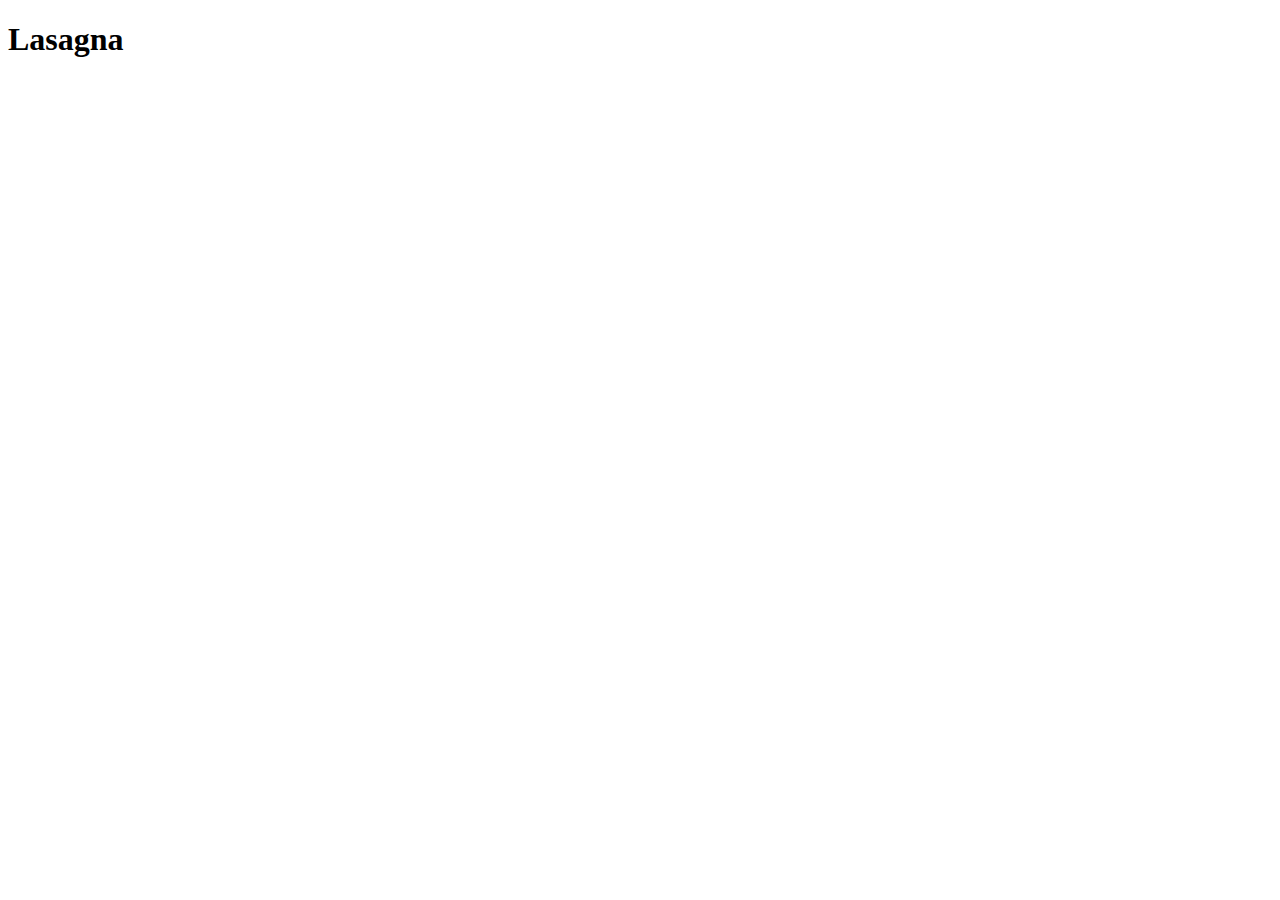
==== recipes/lasagna.html @ 47614d1c "Added Lasagna.html and added reference to it" ====
<!DOCTYPE html>
<html lang="en">
<head>
    <meta charset="UTF-8">
    <meta name="viewport" content="width=device-width, initial-scale=1.0">
    <title>Lasagna</title>
</head>
<body>
    <h1>Lasagna</h1>
</body>
</html>
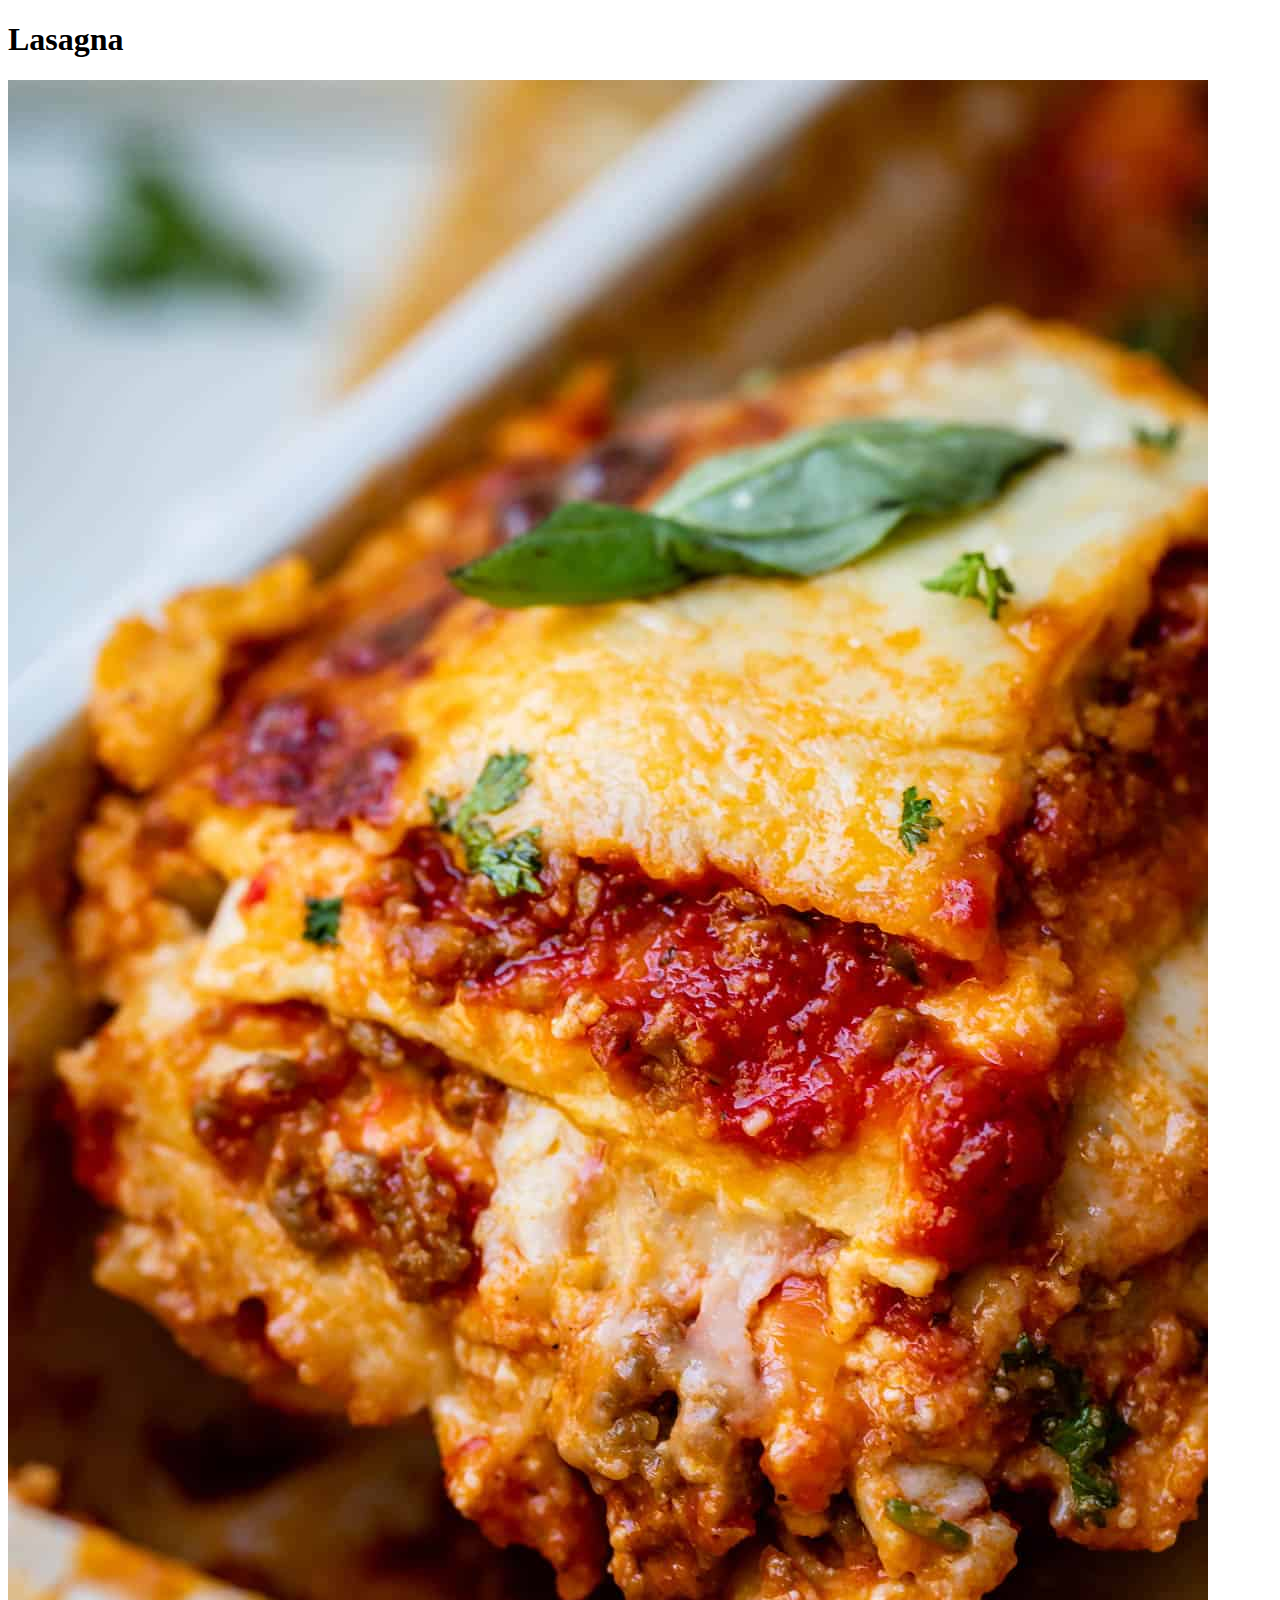
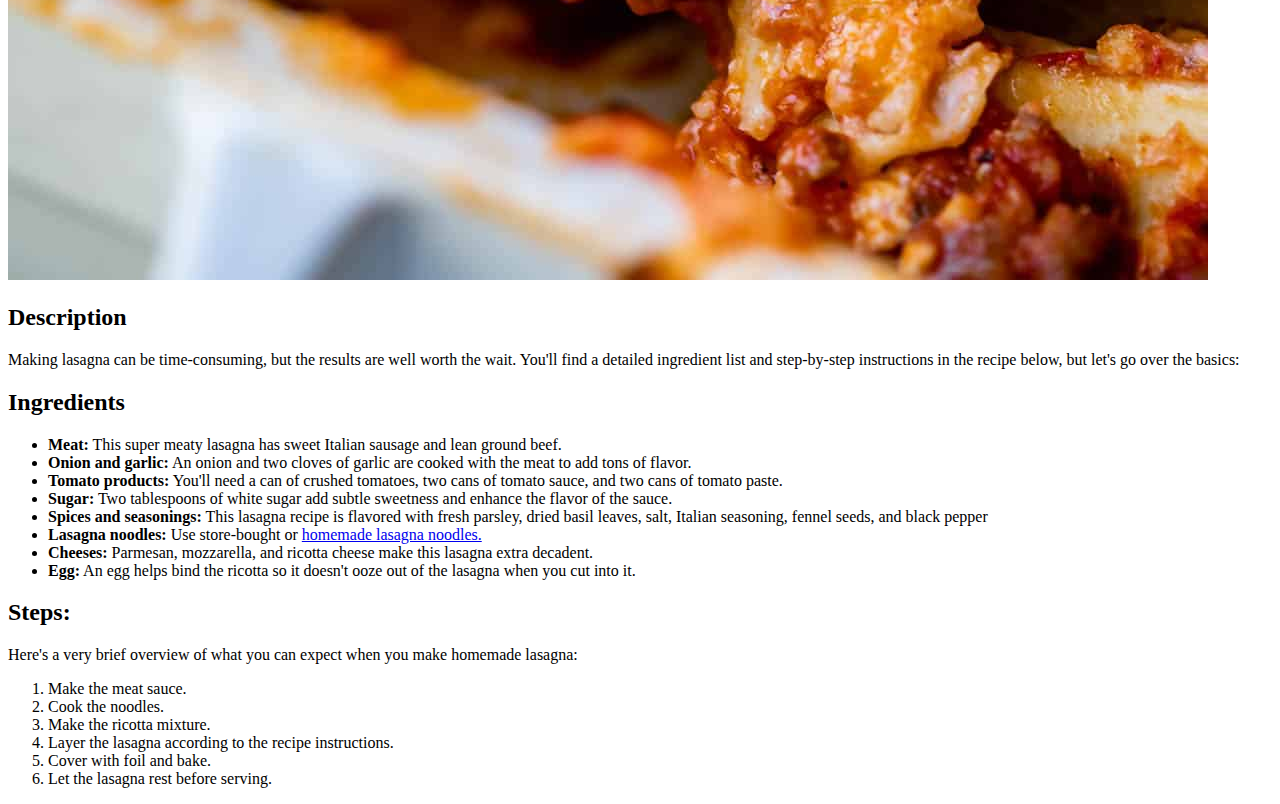
==== commit 4b002eb7: "added Image and Lasagna recipe" ====
--- a/recipes/lasagna.html
+++ b/recipes/lasagna.html
@@ -7,5 +7,29 @@
 </head>
 <body>
     <h1>Lasagna</h1>
+    <img src="./images/Homemade-Lasagna-Recipe-12.jpg">
+    <h2>Description</h2>
+    <p>Making lasagna can be time-consuming, but the results are well worth the wait. You'll find a detailed ingredient list and step-by-step instructions in the recipe below, but let's go over the basics:</p>
+    <h2>Ingredients</h2>
+    <ul>
+        <li><b>Meat:</b> This super meaty lasagna has sweet Italian sausage and lean ground beef.</li>
+        <li><b>Onion and garlic:</b> An onion and two cloves of garlic are cooked with the meat to add tons of flavor.</li>
+        <li><b>Tomato products:</b> You'll need a can of crushed tomatoes, two cans of tomato sauce, and two cans of tomato paste.</li>
+        <li><b>Sugar:</b> Two tablespoons of white sugar add subtle sweetness and enhance the flavor of the sauce.</li>
+        <li><b>Spices and seasonings:</b> This lasagna recipe is flavored with fresh parsley, dried basil leaves, salt, Italian seasoning, fennel seeds, and black pepper</li>
+        <li><b>Lasagna noodles:</b> Use store-bought or <a href="https://www.allrecipes.com/recipe/266023/homemade-lasagna-sheets/" target="_blank" rel="noopener noreferrer nofollow">homemade lasagna noodles.</a></li>
+        <li><b>Cheeses:</b> Parmesan, mozzarella, and ricotta cheese make this lasagna extra decadent.</li>
+        <li><b>Egg:</b> An egg helps bind the ricotta so it doesn't ooze out of the lasagna when you cut into it.</li>
+    </ul>
+    <h2>Steps:</h2>
+    <p>Here's a very brief overview of what you can expect when you make homemade lasagna:</p>
+    <ol>
+        <li>Make the meat sauce.</li>
+        <li>Cook the noodles.</li>
+        <li>Make the ricotta mixture.</li>
+        <li>Layer the lasagna according to the recipe instructions.</li>
+        <li>Cover with foil and bake.</li>
+        <li>Let the lasagna rest before serving.</li>
+    </ol>
 </body>
 </html>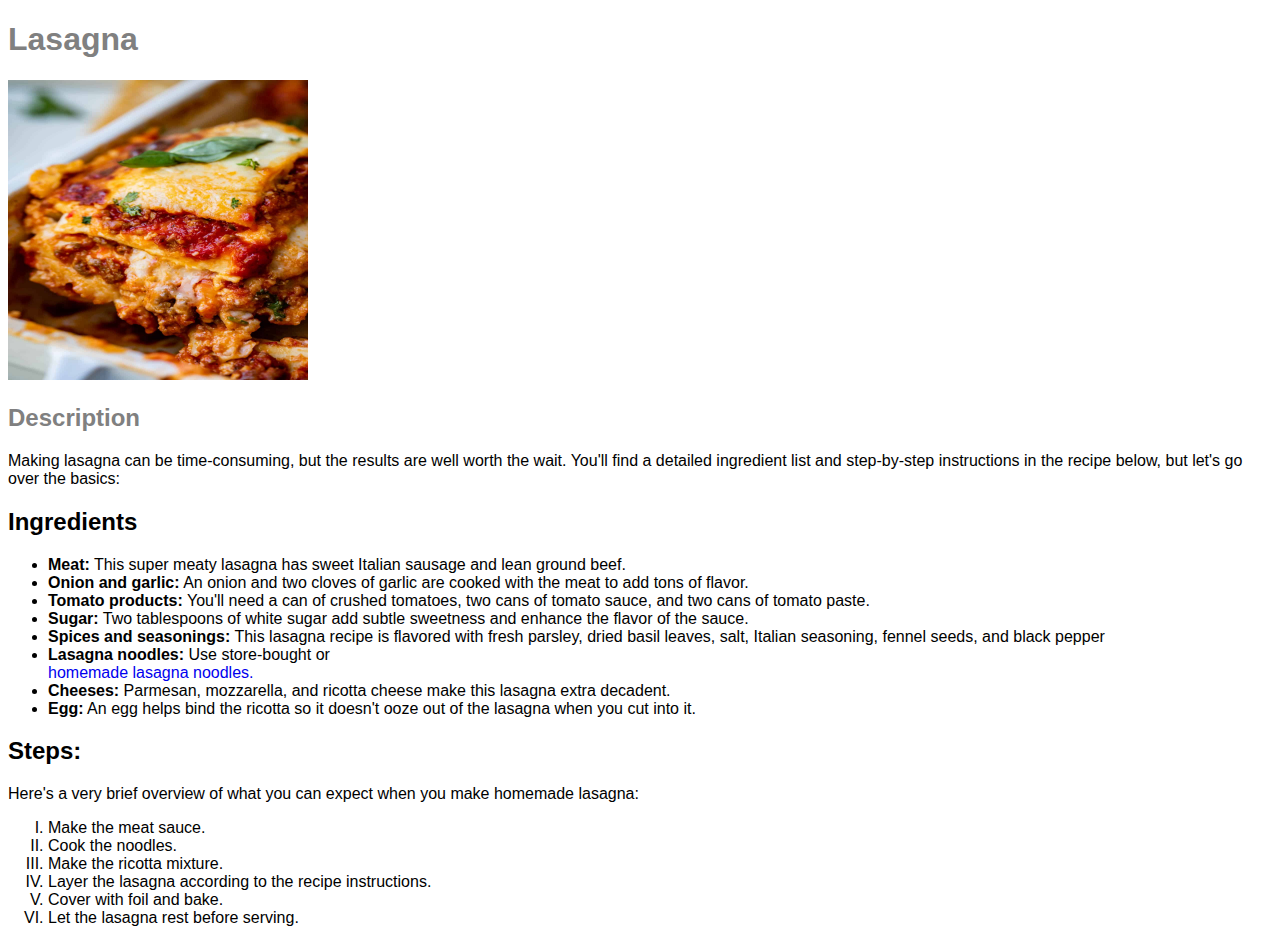
==== commit b585d311: "Added styles.css" ====
--- a/recipes/lasagna.html
+++ b/recipes/lasagna.html
@@ -3,12 +3,13 @@
 <head>
     <meta charset="UTF-8">
     <meta name="viewport" content="width=device-width, initial-scale=1.0">
+    <link rel="stylesheet" href="../styles.css"/>
     <title>Lasagna</title>
 </head>
 <body>
-    <h1>Lasagna</h1>
-    <img src="./images/Homemade-Lasagna-Recipe-12.jpg">
-    <h2>Description</h2>
+    <h1 class="grey">Lasagna</h1>
+    <img class="recipe" src="./images/Homemade-Lasagna-Recipe-12.jpg">
+    <h2 class="grey">Description</h2>
     <p>Making lasagna can be time-consuming, but the results are well worth the wait. You'll find a detailed ingredient list and step-by-step instructions in the recipe below, but let's go over the basics:</p>
     <h2>Ingredients</h2>
     <ul>
--- a/styles.css
+++ b/styles.css
@@ -0,0 +1,28 @@
+* {
+    font-family: Verdana, sans-serif;
+}
+.bold {
+    font-weight: bold;
+    color: brown;
+}
+.grey {
+    color: grey;
+}
+
+a {
+    display: block;
+    text-decoration: none;
+}
+
+ul.navigation {
+    display: block;
+    padding: 0px;
+    list-style-type: none;
+}
+img.recipe {
+    width: 300px;
+    height: 300px;
+}
+ol {
+    list-style-type: upper-roman;
+}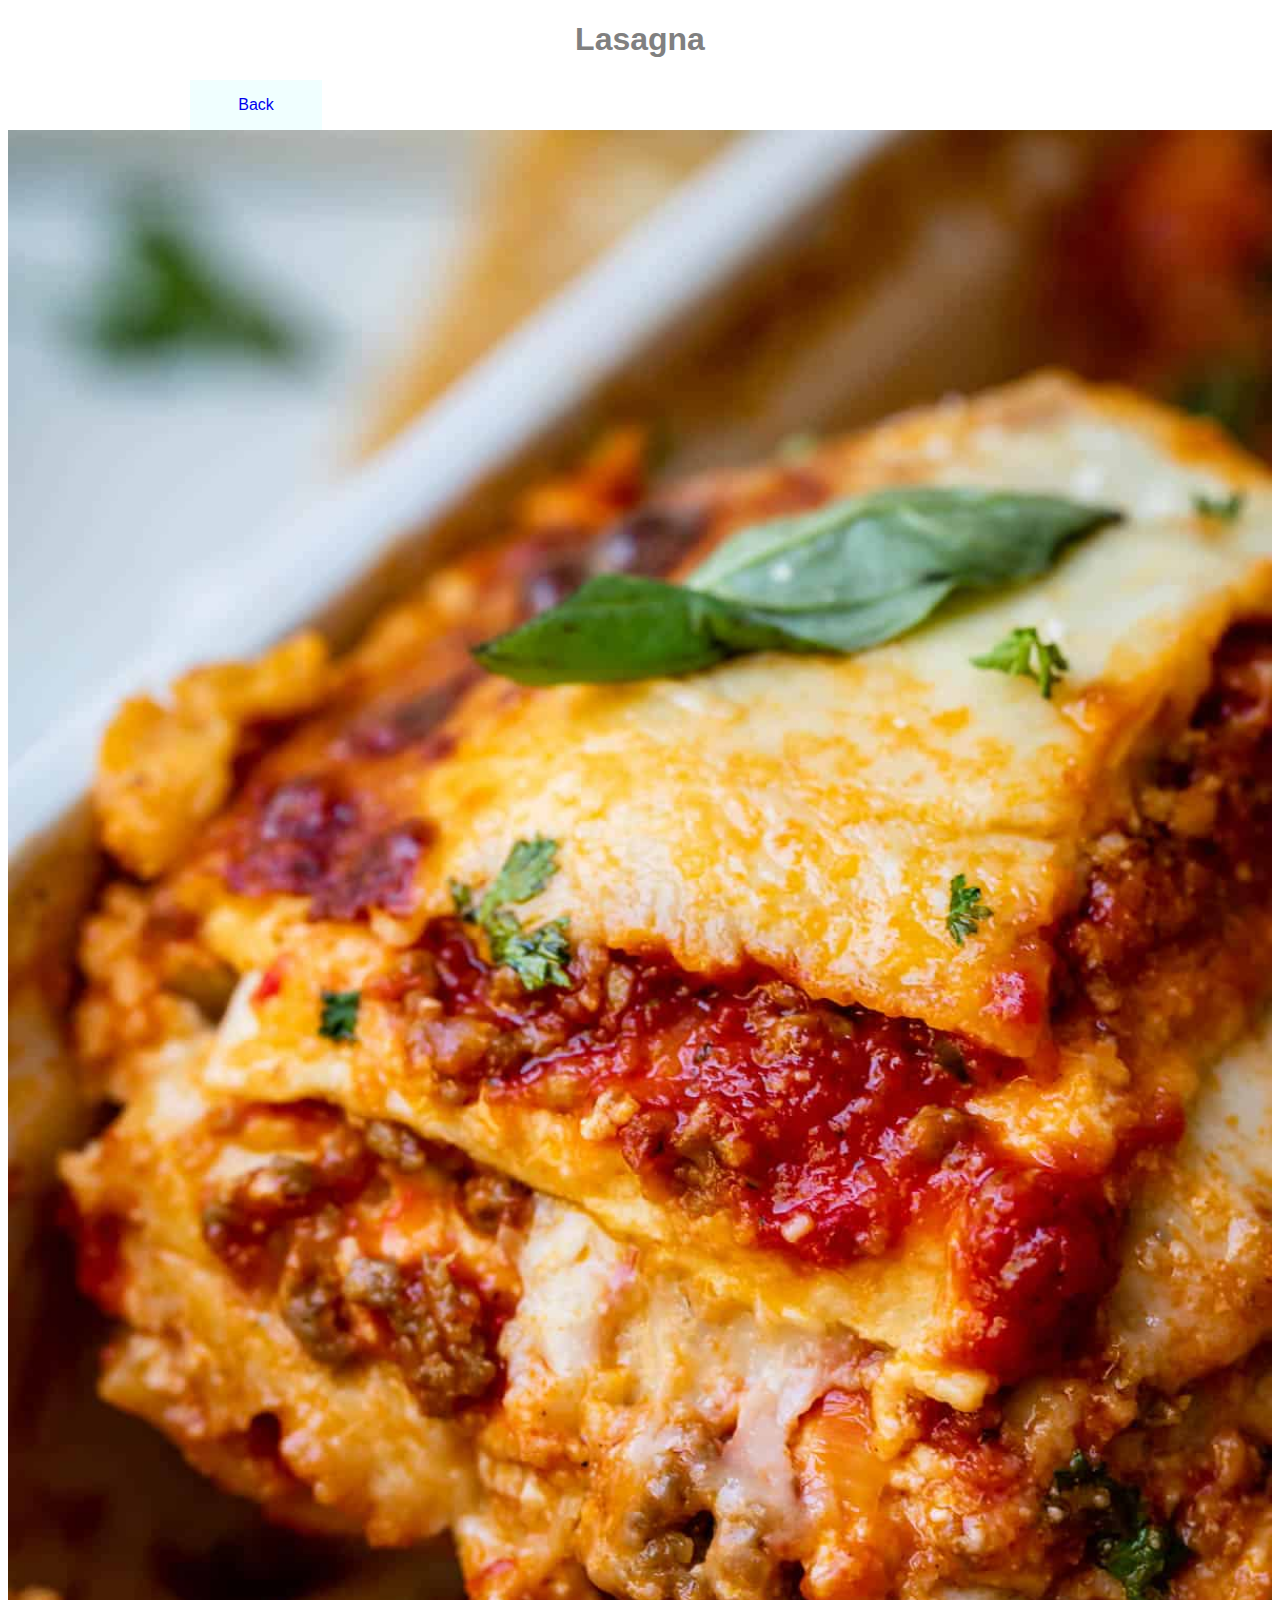
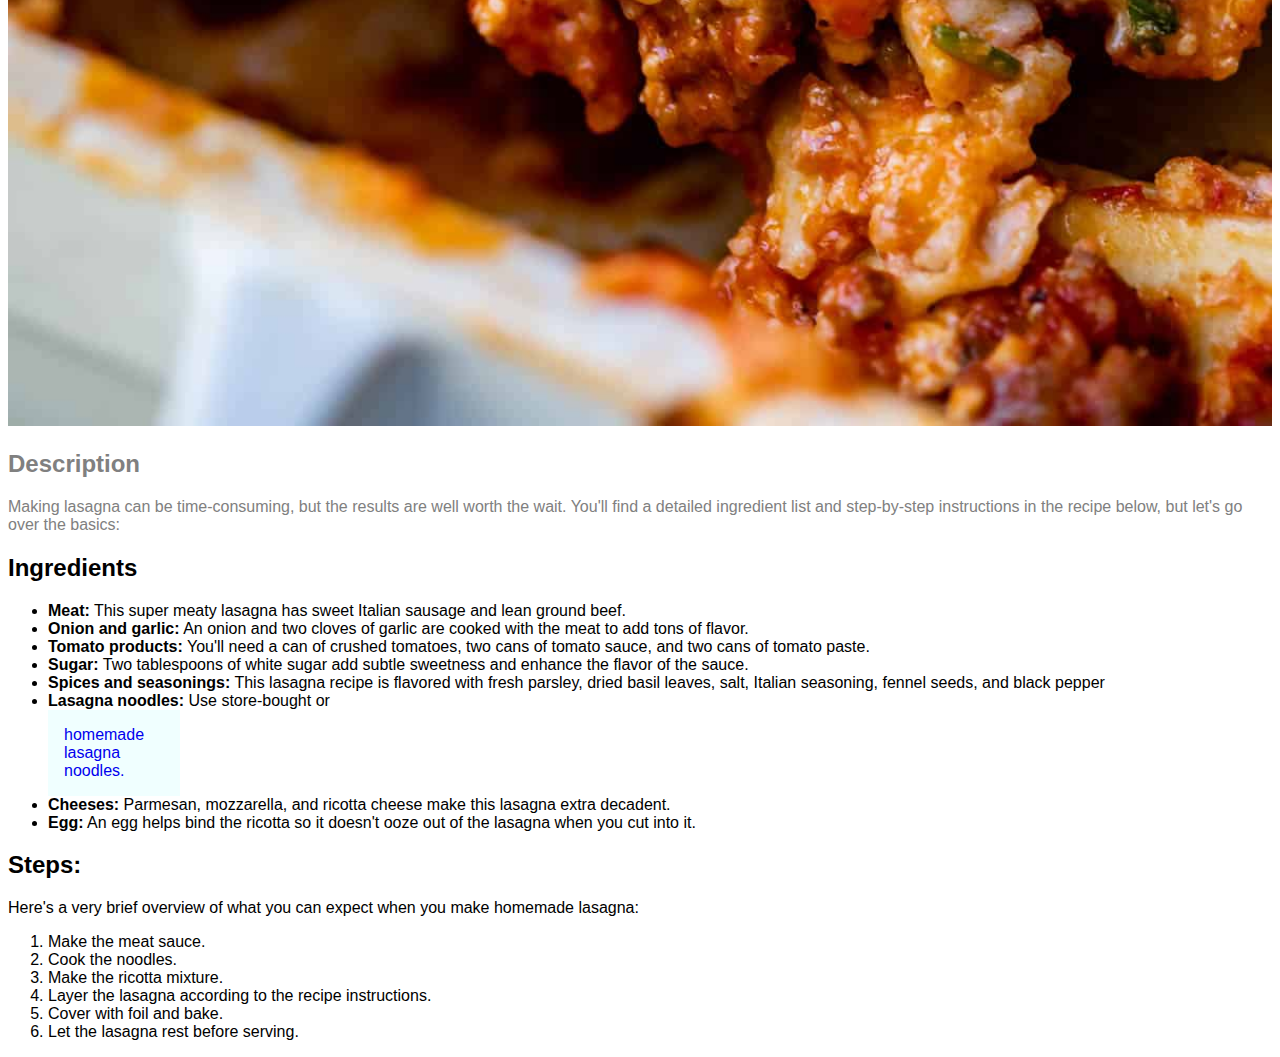
==== commit 90bff00b: "Added Boxes into styles, completed WSS Boxes" ====
--- a/recipes/lasagna.html
+++ b/recipes/lasagna.html
@@ -7,10 +7,15 @@
     <title>Lasagna</title>
 </head>
 <body>
-    <h1 class="grey">Lasagna</h1>
-    <img class="recipe" src="./images/Homemade-Lasagna-Recipe-12.jpg">
+    <div class="header">
+    <h1>Lasagna</h1>
+    <a href="../index.html">Back</a>
+    </div>
+    <div class="recipe">
+    <img src="./images/Homemade-Lasagna-Recipe-12.jpg">
     <h2 class="grey">Description</h2>
     <p>Making lasagna can be time-consuming, but the results are well worth the wait. You'll find a detailed ingredient list and step-by-step instructions in the recipe below, but let's go over the basics:</p>
+    </div>
     <h2>Ingredients</h2>
     <ul>
         <li><b>Meat:</b> This super meaty lasagna has sweet Italian sausage and lean ground beef.</li>
--- a/styles.css
+++ b/styles.css
@@ -1,28 +1,33 @@
 * {
     font-family: Verdana, sans-serif;
 }
-.bold {
-    font-weight: bold;
-    color: brown;
-}
-.grey {
+
+.header {
+    display: block;
     color: grey;
+    max-width: 900px;
+    text-align: center;
+    margin: auto;
 }
 
 a {
     display: block;
+    padding: 16px;
     text-decoration: none;
+    width: 100px;
+    background-color: azure;
+}
+a:hover {
+    background-color:darkgrey;
 }
 
-ul.navigation {
-    display: block;
+.navigation {
+    list-style-type: none;
     padding: 0px;
-    list-style-type: none;
 }
-img.recipe {
-    width: 300px;
-    height: 300px;
+img {
+    width: -webkit-fill-available;
 }
-ol {
-    list-style-type: upper-roman;
-}+.recipe {
+    color: grey;
+}    